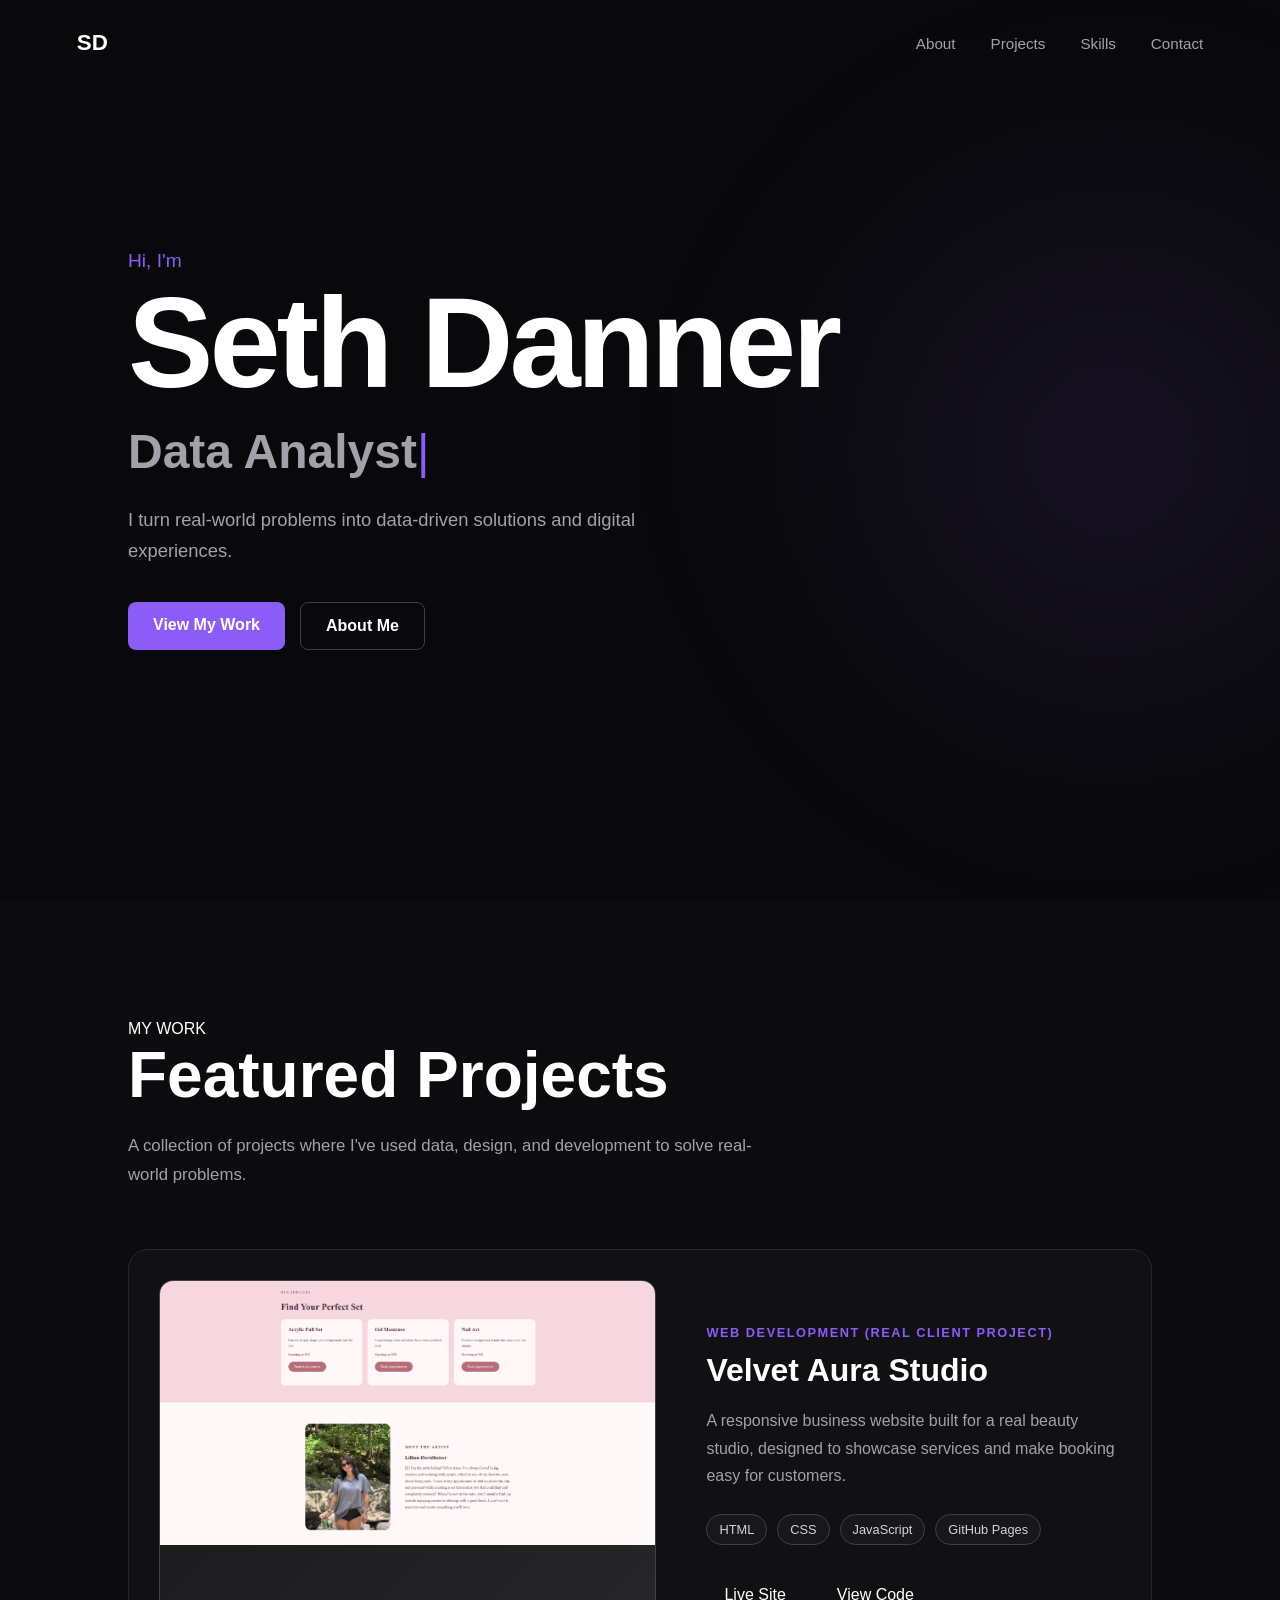
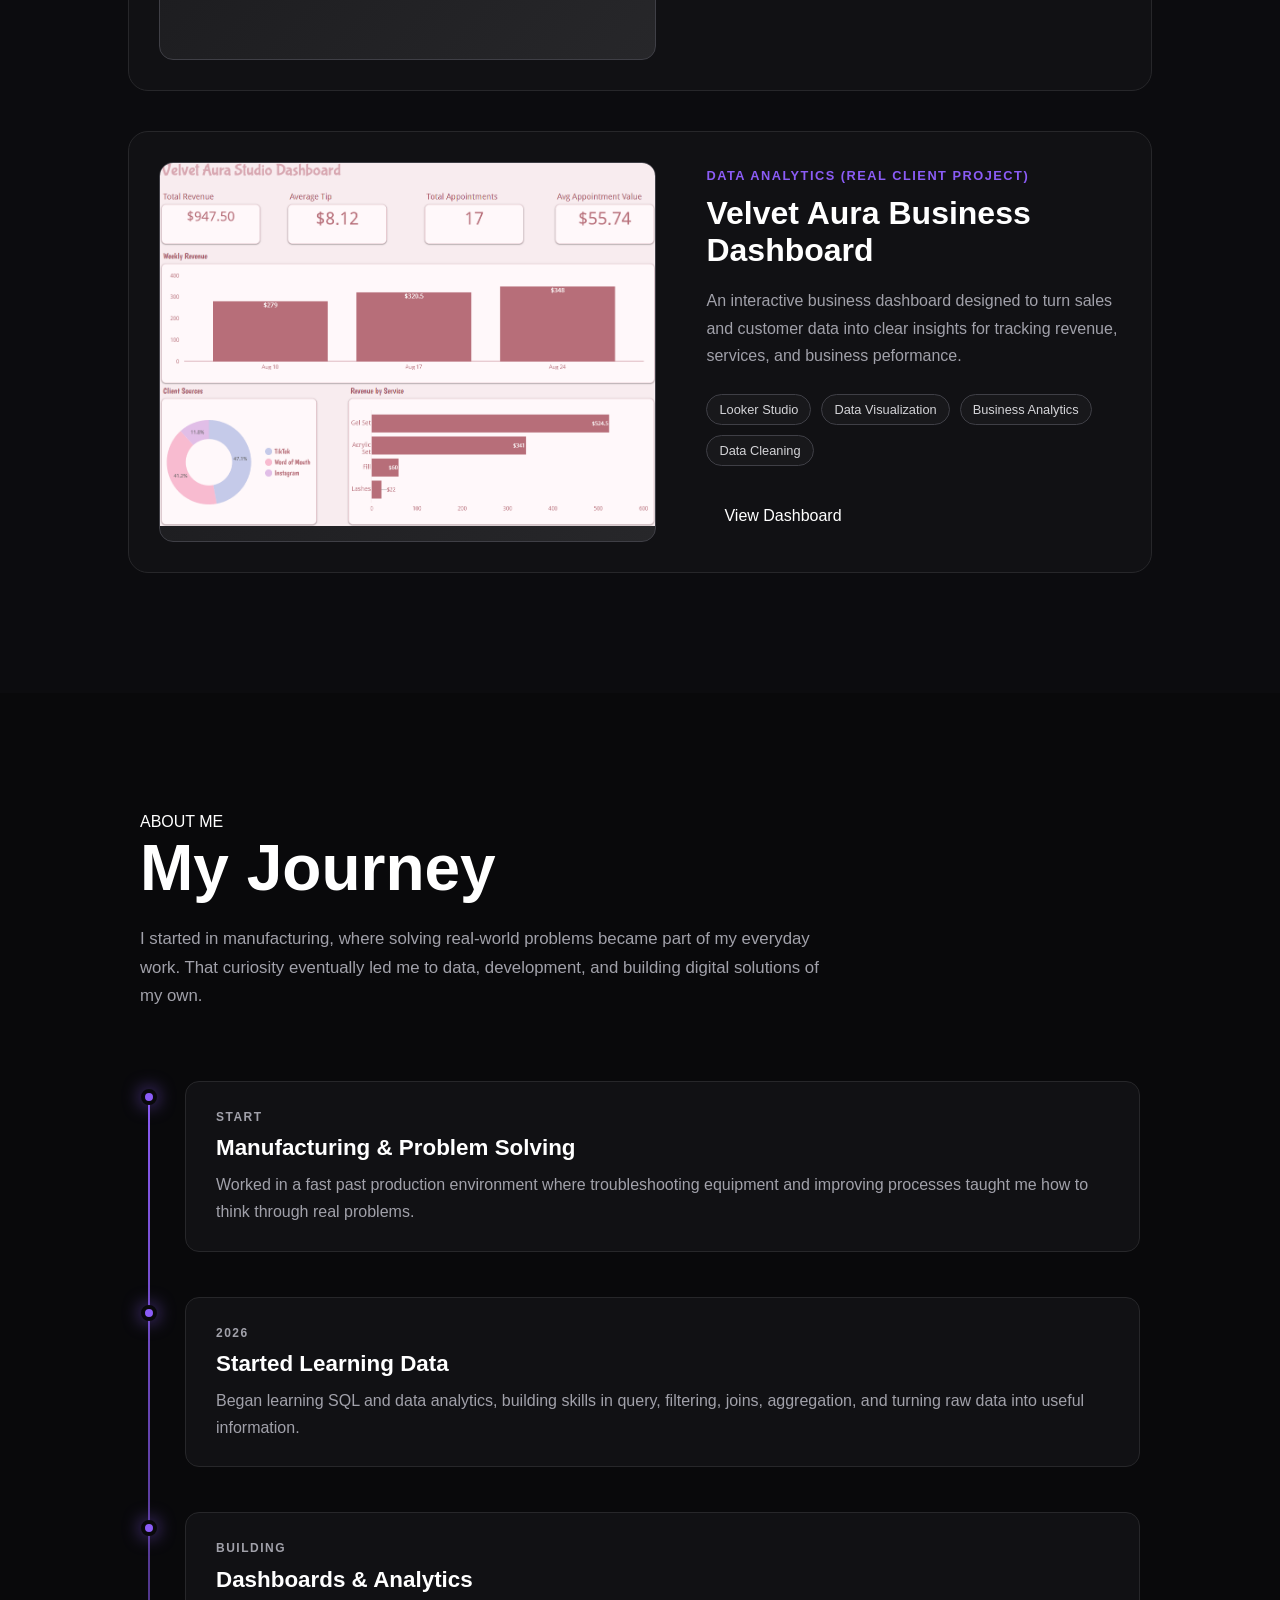
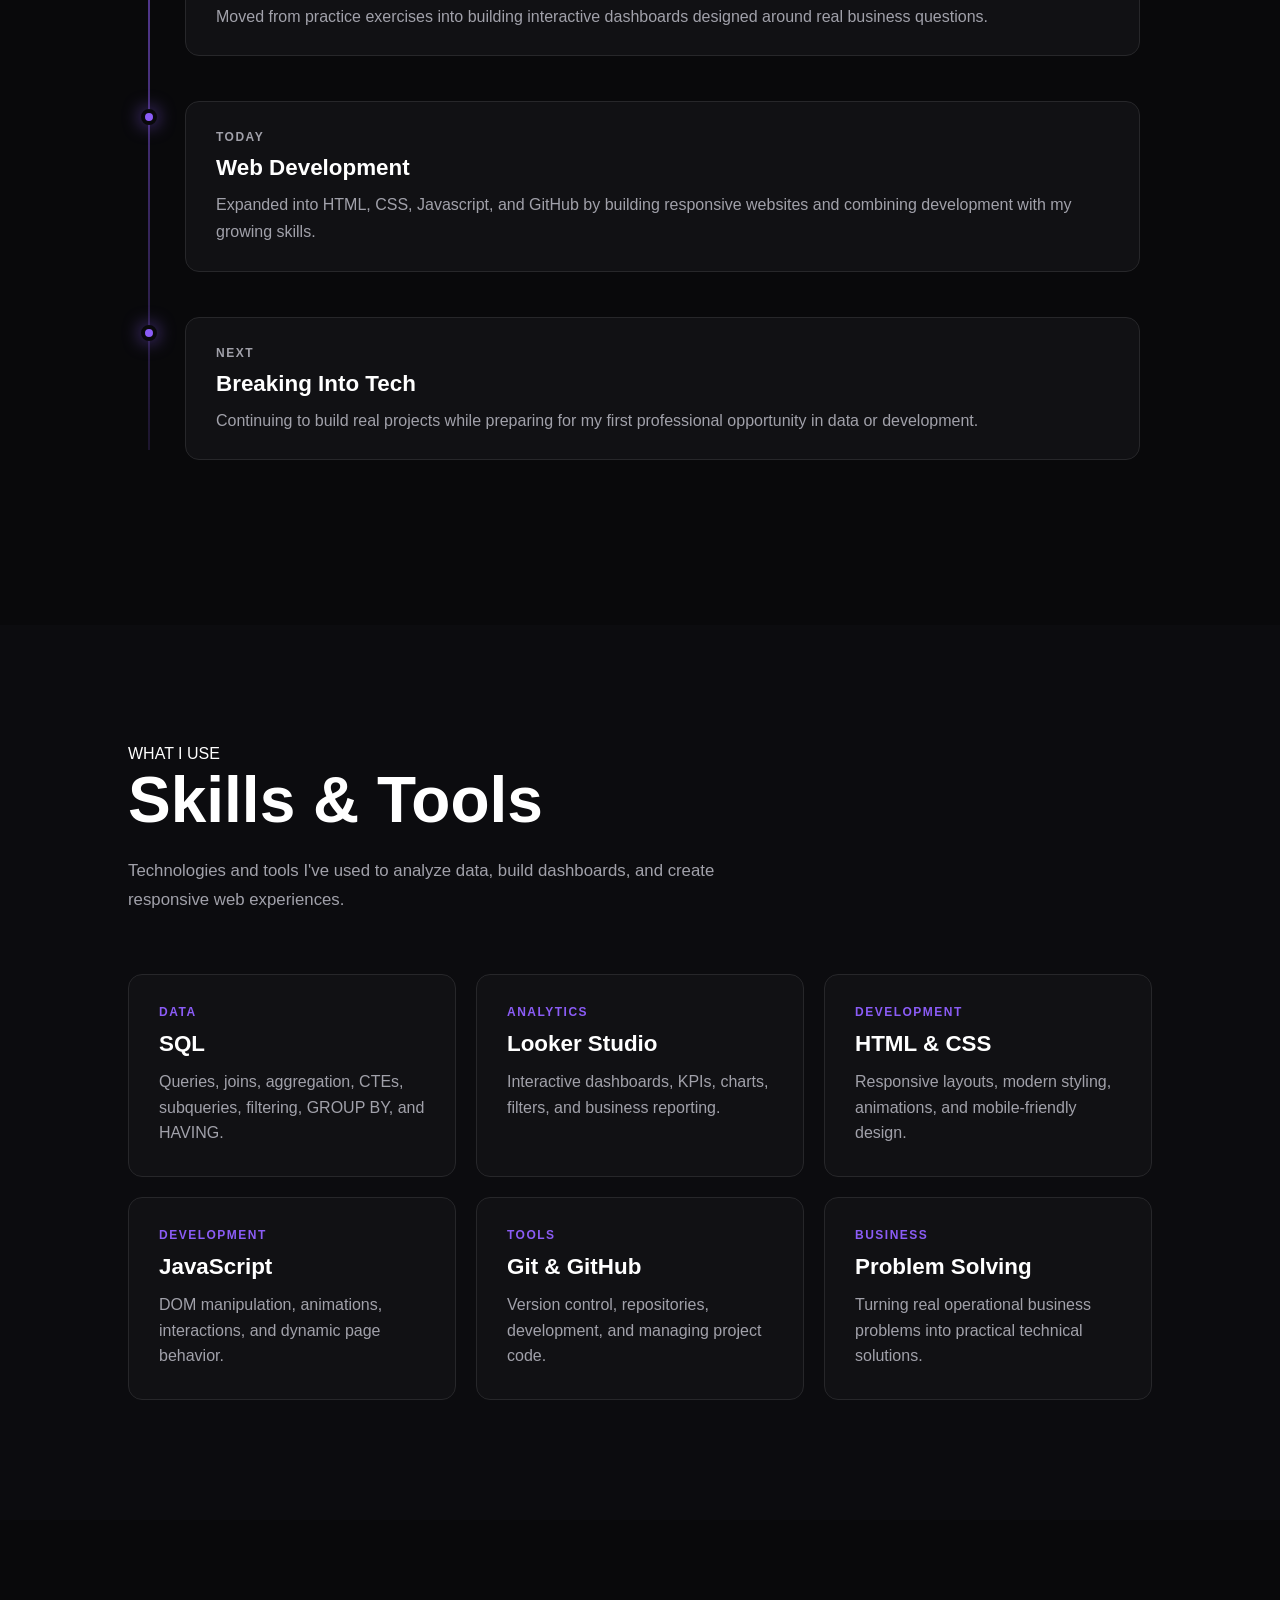
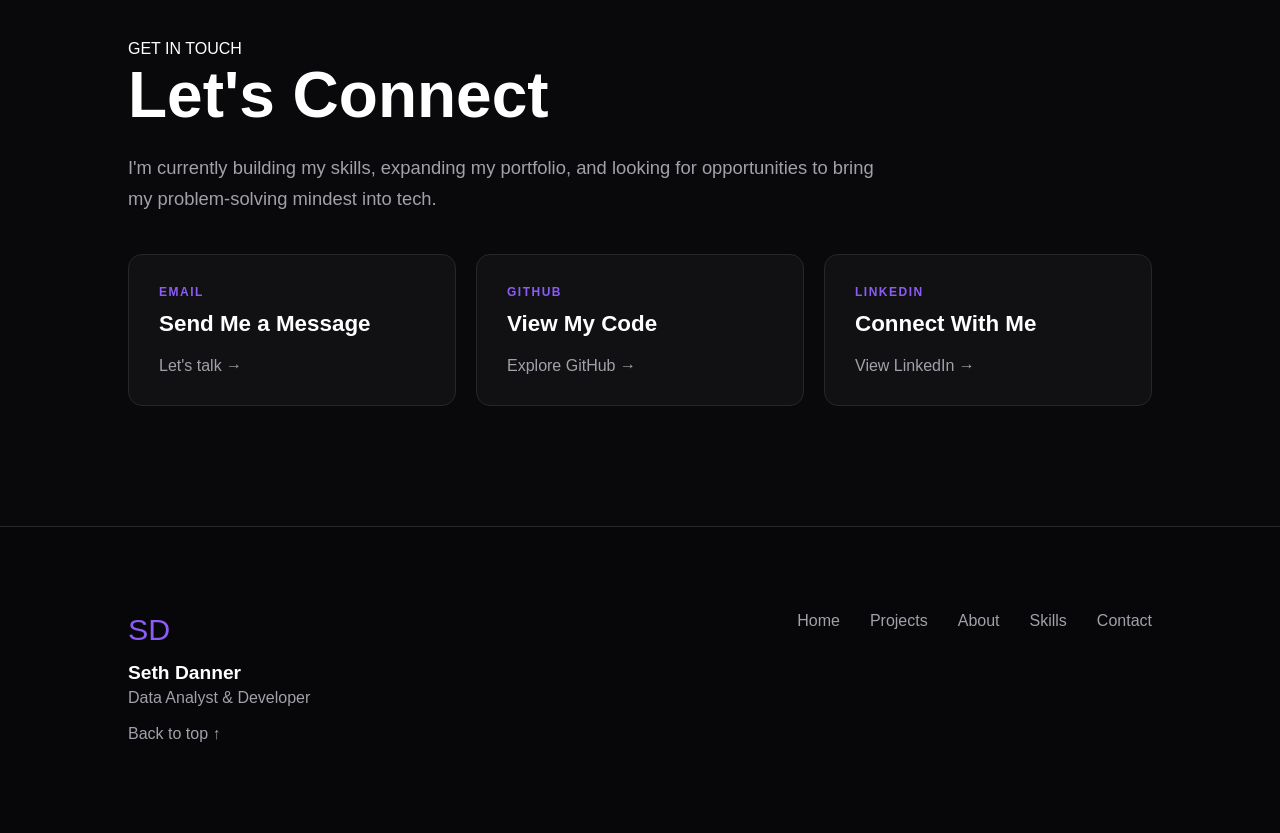
==== seth-danner-resume/index.html @ d72f1f7c "Add files via upload" ====
<!DOCTYPE html>
<html lang="en">

    <head>
        <meta charset="UTF-8">
        <meta name="viewport" content="width=device-width, initial-scale=1">

        <title>Seth Danner | Data Analyst & Developer</title>

        <link rel="stylesheet" href="style.css">
    </head>

    <body id="top">
        <nav class="navbar">
            <a href="#" class="nav-logo">SD</a>
            <div class="nav-links">
                <a href="#about">About</a>
                <a href="#projects">Projects</a>
                <a href="#skills">Skills</a>
                <a href="#contact">Contact</a>
            </div>
        </nav>
        <section class="hero">
            <div class="hero-content">
                <p class="intro">Hi, I'm</p>
                <h1>Seth Danner</h1>
                <h2>
                    <span id="role-text"></span><span class="typing-cursor">|</span>
                </h2>
                <p class="hero-description">
                    I turn real-world problems into data-driven solutions 
                    and digital experiences.
                </p>
                <div class="hero-buttons">
                    <a href="#projects" class="primary-btn">View My Work</a>
                    <a href="#about" class="secondary-btn">About Me</a>
                </div>
            </div>
        </section>
        <section class="projects" id="projects">
            <div class="projects-container">
                <p class="section-label">MY WORK</p>
                <h2 class="section-title">Featured Projects</h2>
                <p class="section-description">
                    A collection of projects where I've used data, design,
                    and development to solve real-world problems.
                </p>
                <div class="project-card">
                    <div class="project-image">
                        <img src="images/velvet-aura.png" alt="Velvet Aura Studio website">
                    </div>
                    <div class="project-info">
                        <p class="project-type">WEB DEVELOPMENT (REAL CLIENT PROJECT)</p>
                        <h3>Velvet Aura Studio</h3>
                        <p class="project-description">
                            A responsive business website built for a real beauty studio, 
                            designed to showcase services and make booking easy for customers.
                        </p>
                        <div class="project-tech">
                            <span>HTML</span>
                            <span>CSS</span>
                            <span>JavaScript</span>
                            <span>GitHub Pages</span>
                        </div>
                        <div class="project-links">
                            <a href="https://sethdanner-8.github.io/velvet-aura-website/" target="_blank">Live Site</a>
                            <a href="https://github.com/sethdanner-8/velvet-aura-website" target="_blank">View Code</a>
                        </div>
                    </div>
                </div>
                 <div class="project-card">
                    <div class="project-image">
                        <img src="images/velvet-dashboard.png" alt="Velvet Aura Studio business dashboard">
                    </div>
                    <div class="project-info">
                        <p class="project-type">DATA ANALYTICS (REAL CLIENT PROJECT)</p>
                        <h3>Velvet Aura Business Dashboard</h3>
                        <p class="project-description">
                            An interactive business dashboard designed to turn sales and customer data 
                            into clear insights for tracking revenue, services, and business peformance.
                        </p>
                        <div class="project-tech">
                            <span>Looker Studio</span>
                            <span>Data Visualization</span>
                            <span>Business Analytics</span>
                            <span>Data Cleaning</span>
                        </div>
                        <div class="project-links">
                            <a href="https://datastudio.google.com/reporting/dd746df4-8e2c-457a-8786-2385c30e2fd1" target="_blank">View Dashboard</a>
                        </div>
                    </div>
                </div>
            </div>
        </section>
        <section class="about" id="about">
            <div class="about-container">
                <p class="section-label">ABOUT ME</p>
                <h2 class="section-title">My Journey</h2>
                <p class="about-intro">
                    I started in manufacturing, where solving real-world problems 
                    became part of my everyday work. That curiosity eventually led me 
                    to data, development, and building digital solutions of my own.
                </p>
                <div class="timeline">
                    <div class="timeline-item">
                        <div class="timeline-dot"></div>
                        <div class="timeline-content">
                            <p class="timeline-year">START</p>
                            <h3>Manufacturing & Problem Solving</h3>
                            <p>
                                Worked in a fast past production environment where 
                                troubleshooting equipment and improving processes 
                                taught me how to think through real problems.
                            </p>
                        </div>
                    </div>
                    <div class="timeline-item">
                        <div class="timeline-dot"></div>
                        <div class="timeline-content">
                            <p class="timeline-year">2026</p>
                            <h3>Started Learning Data</h3>
                            <p>
                                Began learning SQL and data analytics, building skills 
                                in query, filtering, joins, aggregation, and 
                                turning raw data into useful information.
                            </p>
                        </div>
                    </div>
                       <div class="timeline-item">
                        <div class="timeline-dot"></div>
                        <div class="timeline-content">
                            <p class="timeline-year">BUILDING</p>
                            <h3>Dashboards & Analytics</h3>
                            <p>
                                Moved from practice exercises into building interactive 
                                dashboards designed around real business questions.
                            </p>
                        </div>
                    </div>
                       <div class="timeline-item">
                        <div class="timeline-dot"></div>
                        <div class="timeline-content">
                            <p class="timeline-year">TODAY</p>
                            <h3>Web Development</h3>
                            <p>
                                Expanded into HTML, CSS, Javascript, and GitHub by 
                                building responsive websites and combining development 
                                with my growing skills.
                            </p>
                        </div>
                    </div>
                       <div class="timeline-item">
                        <div class="timeline-dot"></div>
                        <div class="timeline-content">
                            <p class="timeline-year">NEXT</p>
                            <h3>Breaking Into Tech</h3>
                            <p>
                                Continuing to build real projects while preparing for 
                                my first professional opportunity in data or development.
                            </p>
                        </div>
                    </div>
                </div>
            </div>
        </section>
        <section class="skills" id="skills">
        <div class="skills-container">
            <p class="section-label">WHAT I USE</p>
            <h2 class="section-title">Skills & Tools</h2>
            <p class="skills-intro">
                Technologies and tools I've used to analyze data, 
                build dashboards, and create responsive web experiences.
            </p>
            <div class="skills-grid">
                <div class="skill-card">
                    <p class="skill-category">DATA</p>
                    <h3>SQL</h3>
                    <p>
                        Queries, joins, aggregation, CTEs, subqueries, 
                        filtering, GROUP BY, and HAVING.
                    </p>
                </div>
                <div class="skill-card">
                    <p class="skill-category">ANALYTICS</p>
                    <h3>Looker Studio</h3>
                    <p>
                        Interactive dashboards, KPIs, charts, filters, and business reporting.
                    </p>
                </div>
                <div class="skill-card">
                    <p class="skill-category">DEVELOPMENT</p>
                    <h3>HTML & CSS</h3>
                    <p>
                        Responsive layouts, modern styling, animations, and mobile-friendly design.
                    </p>
                </div>
                <div class="skill-card">
                    <p class="skill-category">DEVELOPMENT</p>
                    <h3>JavaScript</h3>
                    <p>
                        DOM manipulation, animations, interactions, 
                        and dynamic page behavior.
                    </p>
                </div>
                <div class="skill-card">
                    <p class="skill-category">TOOLS</p>
                    <h3>Git & GitHub</h3>
                    <p>
                        Version control, repositories, development, 
                        and managing project code.
                    </p>
                </div>
                <div class="skill-card">
                    <p class="skill-category">BUSINESS</p>
                    <h3>Problem Solving</h3>
                    <p>
                        Turning real operational business problems 
                        into practical technical solutions.
                    </p>
                </div>
            </div>
        </div>
        </section>
        <section class="contact" id="contact">
            <div class="container">
                <p class="section-label">GET IN TOUCH</p>
                <h2 class="section-title">Let's Connect</h2>
                <p class="contact-description">
                    I'm currently building my skills, expanding my portfolio, 
                    and looking for opportunities to bring my problem-solving 
                    mindest into tech.
                </p>
                <div class="contact-links">
                    <a href="mailto:sethdanner03@icloud.com" class="contact-card">
                        <p class="contact-type">EMAIL</p>
                        <h3>Send Me a Message</h3>
                        <span>Let's talk &rarr;</span>
                    </a>
                    <a href="https://github.com/sethdanner-8" target="_blank" class="contact-card">
                        <p class="contact-type">GITHUB</p>
                        <h3>View My Code</h3>
                        <span>Explore GitHub &rarr;</span>
                    </a>
                    <a href="https://www.linkedin.com/in/seth-danner-46854a3a0/" target="_blank" class="contact-card">
                        <p class="contact-type">LINKEDIN</p>
                        <h3>Connect With Me</h3>
                        <span>View LinkedIn &rarr;</span>
                    </a>
                </div>
            </div>
        </section>
        <footer class="footer">
            <div class="footer-container">
                <div class="footer-brand">
                    <a href="#top" class="footer-logo">SD</a>
                    <p>
                        Seth Danner
                    </p>
                    <span>Data Analyst & Developer</span>
                    <a href="#top" class="footer-top-link">
                        Back to top &uarr;
                    </a>
                </div>
                <div class="footer-links">
                    <a href="#top">Home</a>
                    <a href="#projects">Projects</a>
                    <a href="#about">About</a>
                    <a href="#skills">Skills</a>
                    <a href="#contact">Contact</a>
                </div>
            </div>
        </footer>
        <script src="script.js"></script>
    </body>
</html>
---- seth-danner-resume/style.css ----
* {
    margin: 0;
    padding: 0;
    box-sizing: border-box;
}
html {
    scroll-behavior: smooth;
}
body {
    background: #09090b;
    color: white;
    font-family: Arial, Helvetica, sans-serif;
}
.hero {
    min-height: 100vh;
    display: flex;
    align-items: cemter;
    padding: 0 10%;
    flex-direction: column;
    justify-content: center;
}
.hero-content {
    max-width: 800px;
}
.intro {
    font-size: 1.2rem;
    color: #8b5cf6;
    margin-bottom: 10px;
}
.hero h1 {
    font-size: clamp(4rem, 10vw, 8rem);
    line-height: 0.95;
    letter-spacing: -4px;
}
.hero h2 {
    font-size: clamp(1.5rem, 4vw, 3rem);
    color: #a1a1aa;
    margin-top: 20px;
}
.hero-description {
    max-width: 600px;
    font-size: 1.15rem;
    line-height: 1.7;
    color: #a1a1aa;
    margin-top: 25px;
}
.hero-buttons {
    display: flex;
    gap: 15px;
    margin-top: 35px;
}
.hero-buttons a {
    text-decoration: none;
    padding: 14px 25px;
    border-radius: 8px;
    font-weight: bold;
    transition: 0.3s ease;
}
.primary-btn {
    background: #8b5cf6;
    color: white;
}
.primary-btn:hover {
    transform: translateY(-3px);
    background: #7c3ead;
}
.secondary-btn {
    color: white;
    border: 1px solid #3f3f46;
}
.secondary-btn:hover {
    transform: translateY(-3px);
    border-color: #8b5cf6;
}
.navbar {
    position: absolute;
    top: 0;
    left: 0;
    width: 100%;
    display: flex;
    justify-content: space-between;
    align-items: center;
    padding: 30px clamp(30px, 6vw, 100px);
    z-index: 100;
}
.nav-logo {
    color: white;
    text-decoration: none;
    font-size: 1.4rem;
    font-weight: bold;
}
.nav-links {
    display: flex;
    gap: 35px;
}
.nav-links a {
    color: #a1a1aa;
    text-decoration: none;
    font-size: 0.95rem;
    transition: 0.3s ease;
}
.navlinks a:hover {
    color: #8b5cf6;
}
.hero {
    position: relative;
    overflow: hidden;
}
.hero::before {
    content: "";
    position: absolute;
    width: 850px;
    height: 850px;
    right: -20%;
    top: 50%;
    transform: translateY(-50%);
    background: radial-gradient(
        circle,
        rgba(139, 92, 246, 0.12) 0%,
        rgba(139, 92, 246, 0.04) 40%,
        transparent 70%
    );
    border-radius: 50%;
    filter: blur(70px);
    pointer-events: none;
}
.hero-content {
    position: relative;
    z-index: 1;
}
.typing-cursor {
    color: #8b5cf6;
    font-weight: 400;
    animation: blink 0.8s infinite;
}
@keyframes blink {
    0%, 50% {
        opacity: 1;
    }
    51%, 100% {
        opacity: 0;
    }
}
.intro,
.hero h1,
.hero h2,
.hero-description,
.hero-buttons {
    opacity: 0;
    transform: translateY(25px);
    animation: heroFadeUp 0.8s ease forwards;
}
.intro {
    animation-delay: 0.15s;
}
.hero h1 {
    animation-delay: 0.3s;
}
.hero h2 {
    animation-delay: 0.5s;
}
.hero-description {
    animation-delay: 0.7s;
}
.hero-buttons {
    animation-delay: 0.9s;
}
@keyframes heroFadeUp {
    from {
        opacity: 0;
        transform: translateY(25px);
    }
    to {
        opacity: 1;
        transform: translateY(0);
    }
}
/* PROJECTS SECTION */
.projects {
    padding: 120px 10%;
    background: #0c0c0f;
    margin: 0 auto;
}
.section-title {
    font-size: clamp(2.5rem, 5vw, 4rem);
    margin-bottom: 20px;
}
.section-description {
    max-width : 650px;
    color: #a1a1aa;
    font-size: 1.05rem;
    line-height: 1.7;
    margin-bottom: 60px;
}
.project-card {
    display: grid;
    grid-template-columns: 1.2fr 1fr;
    gap: 50px;
    align-items: center;
    padding: 30px;
    background: #111114;
    border: 1px solid #27272a;
    border-radius: 20px;
}
.project-image {
    min-height: 380px;
    background: linear-gradient(
        135deg,
        #18181b,
        #27272a
    );
    border-radius: 14px;
    border: 1px solid #3f3f46;
}
.project-type {
    color: #8b5cf6;
    font-size: 0.8rem;
    font-weight: bold;
    letter-spacing: 1.5px;
    margin-bottom: 12px;
}
.project-info h3 {
    font-size: 2rem;
    margin-bottom: 18px;
}
.project-description {
    color:#a1a1aa;
    line-height: 1.7;
    margin-bottom: 25px;
}
.project-tech {
    display: flex;
    flex-wrap: wrap;
    gap: 10px;
    margin-bottom: 30px;
}
.project-tech span {
    padding: 7px 12px;
    background: #18181b;
    color: #d4d4d8;
    border: 1px solid #3f3f46;
    border-radius: 20px;
    font-size: 0.8rem;
}
.project-links {
    display: flex;
    gap: 15px;
}
.project-links a {
    color: white;
    text-decoration: none;
    padding: 11px 18px;
    border-radius: 8px;
    transition: 0.3s ease;
}
.project-links a:hover {
    border-color: #8b5cf6;
    transform: translateY(-2px);
}
.project-image {
    overflow: hidden;
}
.project-image img {
    width:100%;
    height: 100%;
    object-fit: cover;
    display: block;
    transition: transform 0.5s ease;
}
.project-card:hover .project-image img {
    transform: scale(1.03);
}
.project-card + .project-card {
    margin-top: 40px;
}
.about {
    padding: 120px 10%;
    background: #09090b;
}
.about-container {
    max-width:  1000px;
    margin: 0 auto;
}
.about-intro {
    max-width: 700px;
    color: #a1a1aa;
    font-size: 1.05rem;
    line-height: 1.7;
    margin-bottom: 70px;
}
.timeline {
    position: relative;
    padding-left: 45px;
}
.timeline::before {
    content: "";
    position: absolute;
    left: 8px;
    top: 10px;
    bottom: 10px;
    width: 2px;
    background: linear-gradient(
        to bottom,
        #8b5cf6,
        rgba(139, 92, 246, 0.15)
    );
}
.timeline-item {
    position: relative;
    margin-bottom: 45px;
    opacity: 0;
    transform: translateY(30px);
    transition:
    opacity 0.7s ease,
    transform 0.7s ease;
}
.timeline-dot {
    position: absolute;
    left: -44px;
    top: 8px;
    width: 16px;
    height: 16px;
    background: #8b5cf6;
    border: 4px solid #09090b;
    border-radius: 50%;
    box-shadow: 0 0 18px rgba(139, 92, 246, 0.7);
}
.timeline-content {
    padding: 25px 30px;
    background: #111114;
    border:  1px solid #27272a;
    border-radius: 14px;
    transition: 0.3s ease;
}
.timeline-content:hover {
    border-color: #8b5cf6;
    transform: translateX(5px);
}
.timeline-year {
    color: #8b5cf6;
    font-size: 0.75rem;
    font-weight: bold;
    letter-spacing: 1.5px;
    margin-bottom: 8px;
}
.timeline-content h3 {
    font-size: 1.4rem;
    margin-bottom: 10px;
}
.timeline-content p:not(timeline-year) {
    color: #a1a1aa;
    line-height: 1.7;
}
.timeline-item.show {
    opacity: 1;
    transform: translateY(0);
}
.skills {
    padding: 120px 10%;
    background: #0c0c0f;
}
.skills-container {
    max-width: 1200px;
    margin: 0 auto;
}
.skills-intro {
    max-width: 650px;
    color: #a1a1aa;
    font-size:1.05rem;
    line-height: 1.7;
    margin-bottom: 60px;
}
.skills-grid {
    display: grid;
    grid-template-columns: repeat(3, 1fr);
    gap: 20px;
}
.skill-card {
    padding: 30px;
    background: #111114;
    border: 1px solid #27272a;
    border-radius: 14px;
    transition: 0.3s ease;
}
.skills-card:hover {
    transform: translateY(-6px);
    border-color: #8b5cf6;
}
.skill-category {
    color: #8b5cf6;
    font-size: 0.75rem;
    font-weight: bold;
    letter-spacing: 1.5px;
    margin-bottom: 12px;
}
.skill-card h3 {
    font-size: 1.4rem;
    margin-bottom: 12px;
}
.skill-card p:not(.skill-category) {
    color: #a1a1aa;
    line-height: 1.6;
}
.skill-card {
    opacity: 0;
    transform: translateY(30px);
}
.skill-card.show {
    opacity: 1;
    transform: translateY(0);
    transition:
    opacity 0.6s ease,
    transform 0.6s ease,
    border-color 0.3s ease;
}
.contact {
    padding: 120px 10%;
    background: #09090b;
}
.contact-container {
    max-width: 1200px;
    margin: 0 auto;
    width: 100%
}
.contact-description {
    max-width: 750px;
    color: #a1a1aa;
    font-size: 1.15rem;
    line-height: 1.7;
    margin-bottom: 40px;
    margin-top: 15px;
}
.contact-links {
    display: grid;
    grid-template-columns: repeat(3, 1fr);
    gap: 20px;
}
.contact-card {
    padding: 30px;
    background: #111114;
    border: 1px solid #27272a;
    border-radius: 14px;
    color: white;
    text-decoration: none;
    transition: 0.3s ease;
}
.content-card:hover {
    transform: translateY(-6px);
    border-color: #8b5cf6;
}
.contact-type {
    color: #8b5cf6;
    font-size: 0.75rem;
    font-weight: bold;
    letter-spacing: 1.5px;
    margin-bottom: 12px;
}
.contact-card h3 {
    font-size: 1.4rem;
    margin-bottom: 20px;
}
.contact-card span {
    color: #a1a1aa;
    font-size: 0.prem;
    transition: 0.3s ease;
}
.contact-card:hover span {
    color: #8b5cf6;
}
.footer {
    padding: 85px 10% 40px;
    background: #070709;
    border-top: 1px solid #27272a;
}
.footer-container {
    max-width: 1200px;
    margin: 0 auto;
    display: flex;
    justify-content: space-between;
    align-items: flex-start;
    padding-bottom: 50px;
}
.footer-logo {
    display: inline-block;
    color: #8b5cf6;
    text-decoration: none;
    font-size: 1.9rem;
    margin-bottom: 15px;
}
.footer-brand p {
    font-size: 1.2rem;
    font-weight: bold;
    margin-bottom: 5px;
}
.footer-brand span {
    color: #a1a1aa;
    font-size: 1rem;
}
.footer-links {
    display: flex;
    gap: 30px;
}
.footer-links a {
    color: #a1a1aa;
    text-decoration: none;
    transition: 0.3s ease;
    font-size: 1rem;
}
.footer-links a:hover {
    color: #8b5cf6;
}
.footer-bottom {
    max-width: 1200px;
    margin: 0 auto;
    padding-top: 25px;
    border-top: 1px solid #27272a;
    display: flex;
    justify-content: space-between;
    align-items: center;
}
.footer-bottom p {
    color: #71717a;
    font-size: 0.95rem;
}
.back-to-top {
    color: #a1a1aa;
    text-decoration: none;
    font-size: 1rem;
    transition: 0.3 ease;
}
.back-to-top:hover {
    color: #8b5cf6;
    transform: translateY(-3px);
}
.footer-top-link {
    display: block;
    margin-top: 18px;
    color: #a1a1aa;
    text-decoration: none;
    font-size: 1rem;
    transition: 0.3s ease;
}
.footer-top-link:hover {
    color:8b5cf6;
    transform: translateY(-2px);
}
  
@media (max-width: 800px) {
    .projects {
        padding: 90px 6%;
    }
    .project-card {
        grid-template-columns: 1fr;
        gap: 30px;
    }
    .project-image {
        min-height: 250px;
    }
    .about {
        padding: 90px 6%;
    }
    .timeline {
        padding-left: 35px;
    }
    .timeline-content {
        padding: 20px;
    }
    .timeline-dot {
        left: -34px;
    }
    .skills {
        padding: 90px 6%;
    }
    .skills-grid {
        grid-template-columns: 1fr;
    }
    .contact {
        padding: 90px 6%;
    }
    .contact-links {
        grid-template-columns: 1fr;
    }
    .footer {
        padding: 60px 6%25px;
    }
    .footer-container {
        flex-direction: column;
        gap: 35px;
    }
    .footer-links {
        flex-wrap: wrap;
        gap: 20px;
    }
    .footer-bottom {
        flex-direction: column;
        align-items: flex-start;
        gap: 15px;
    }

}
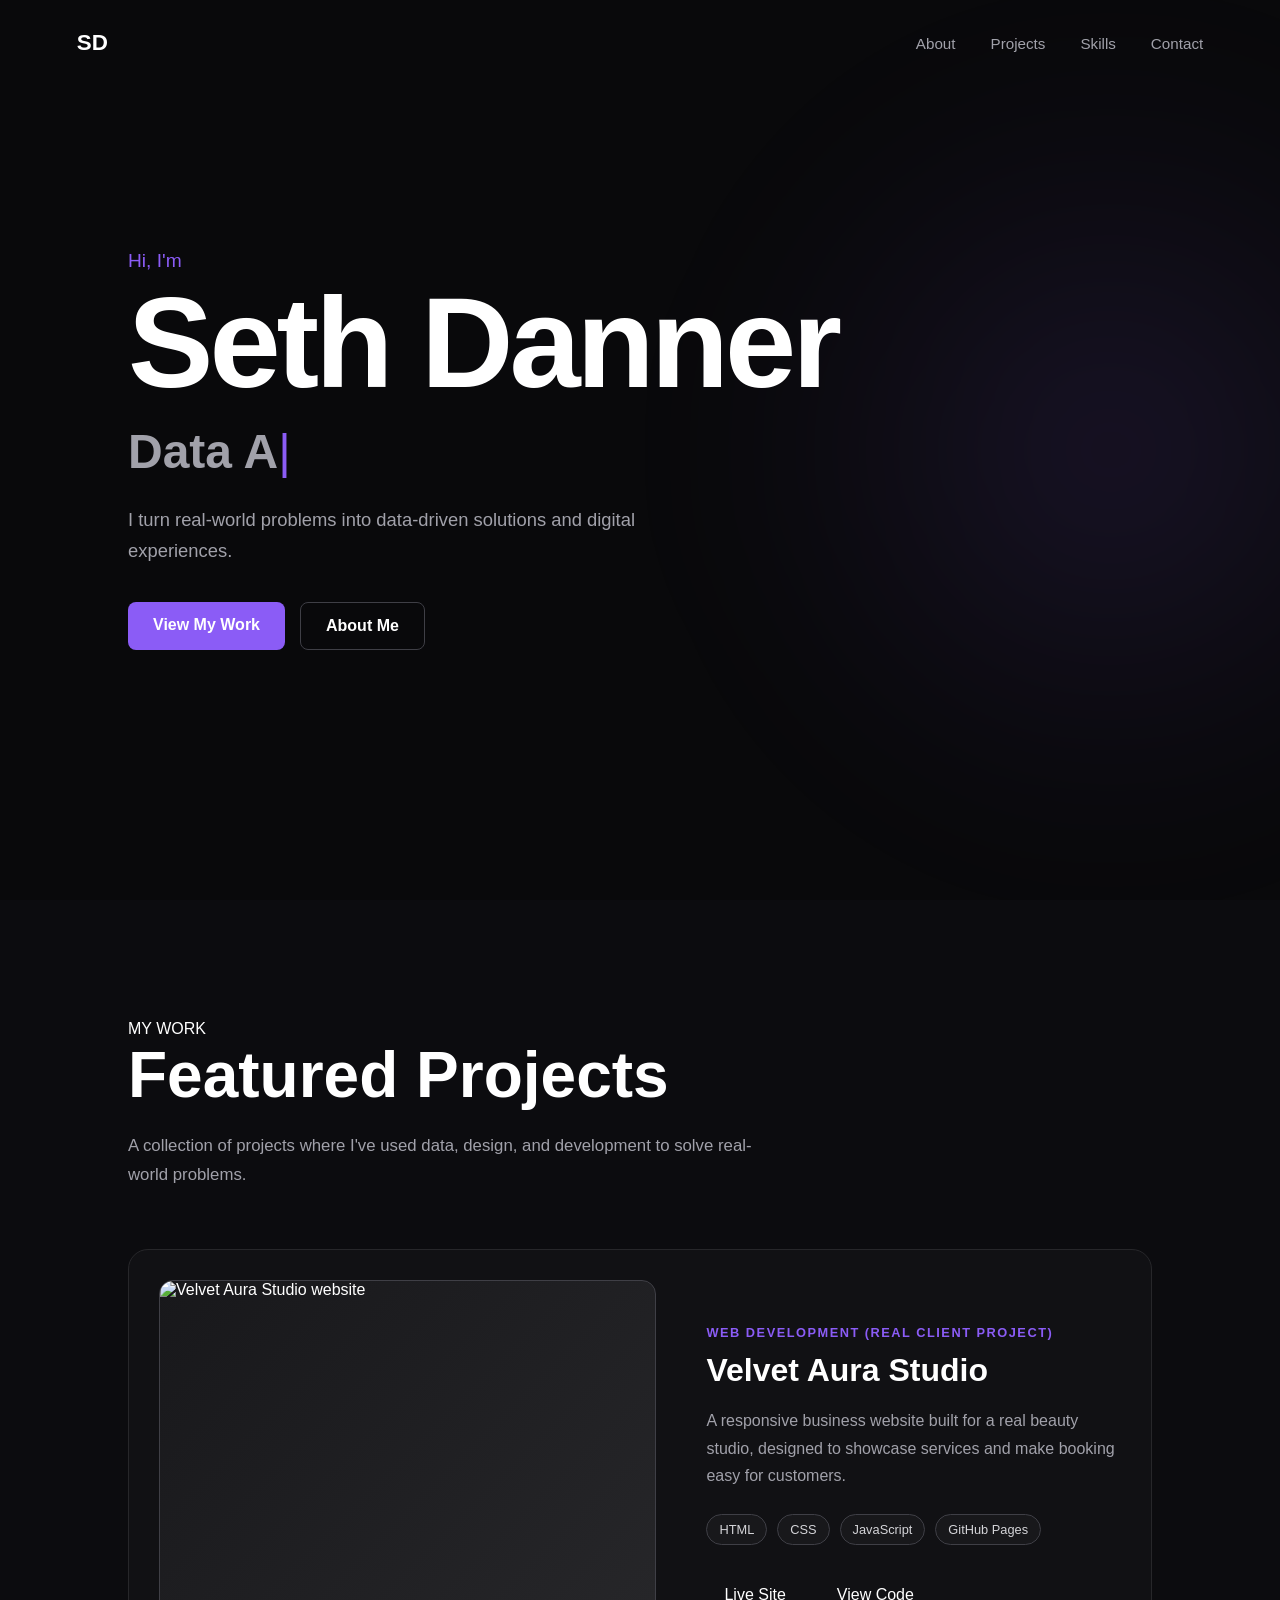
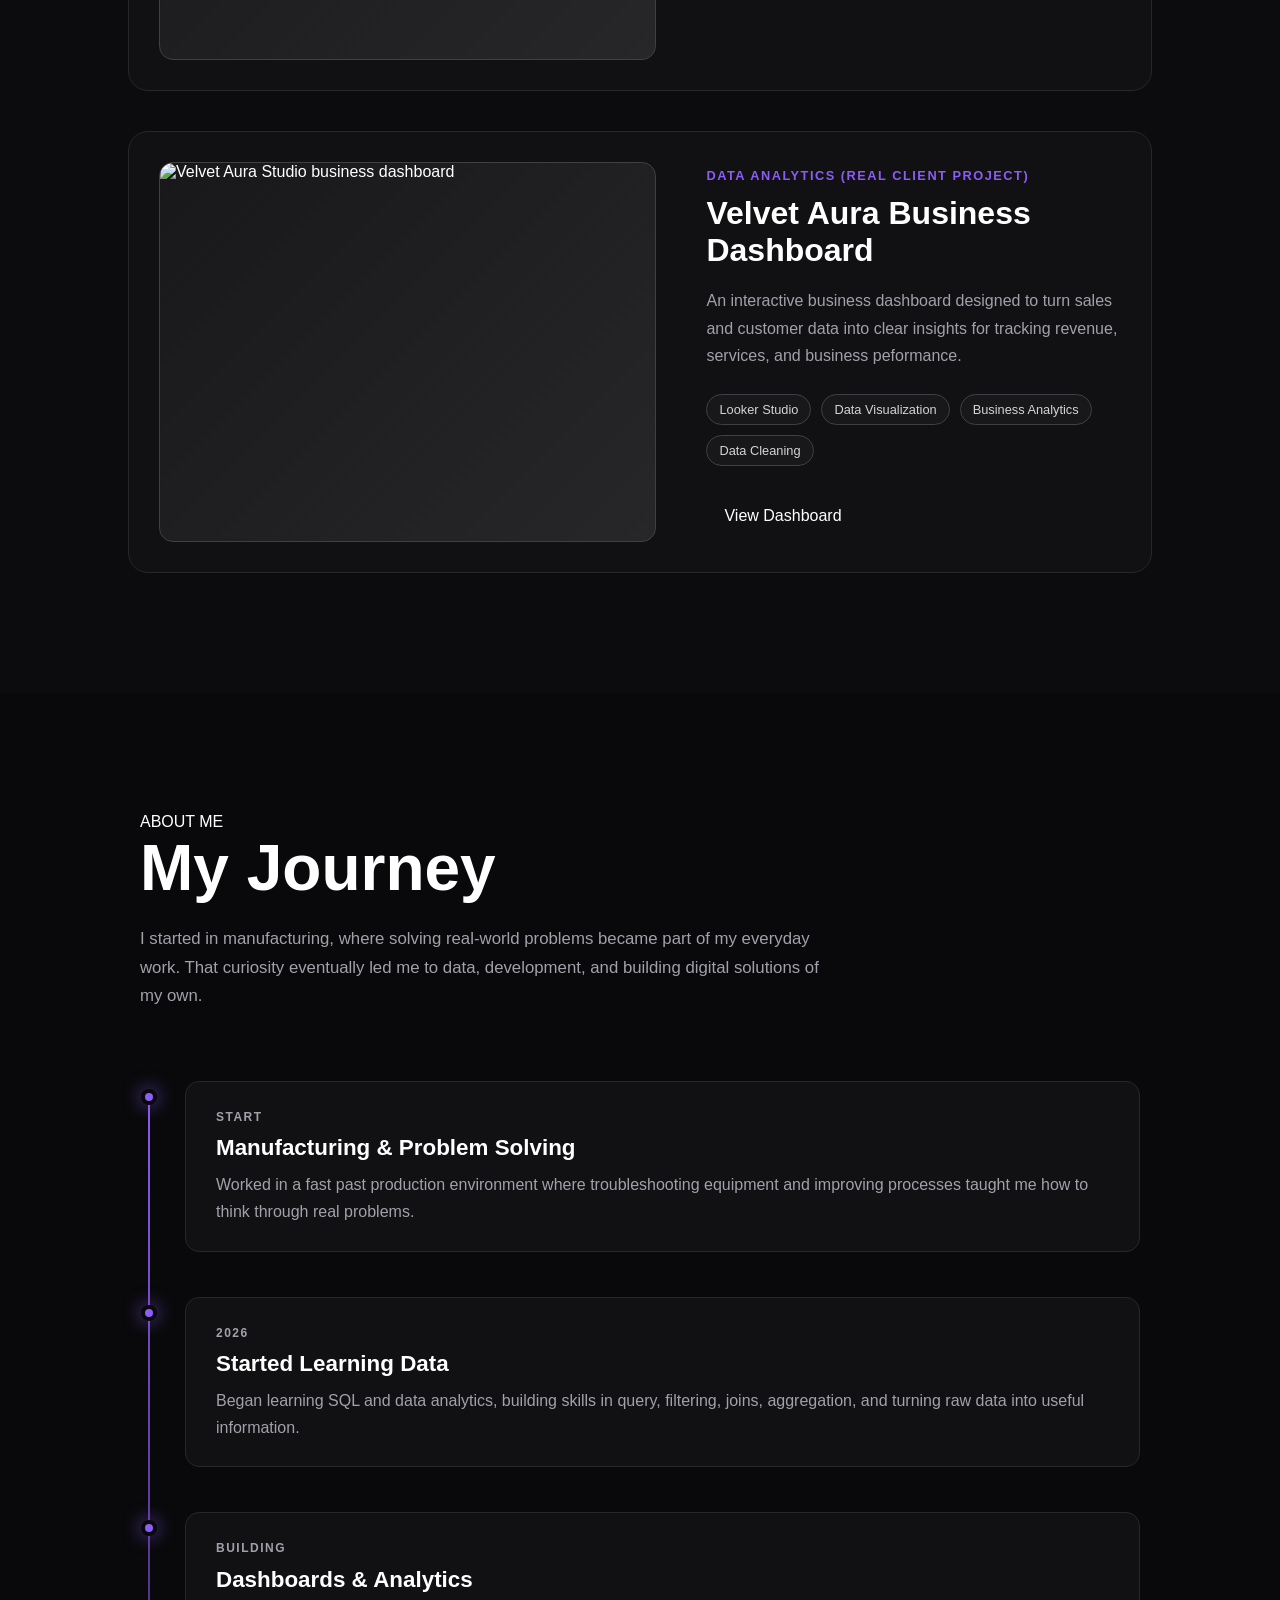
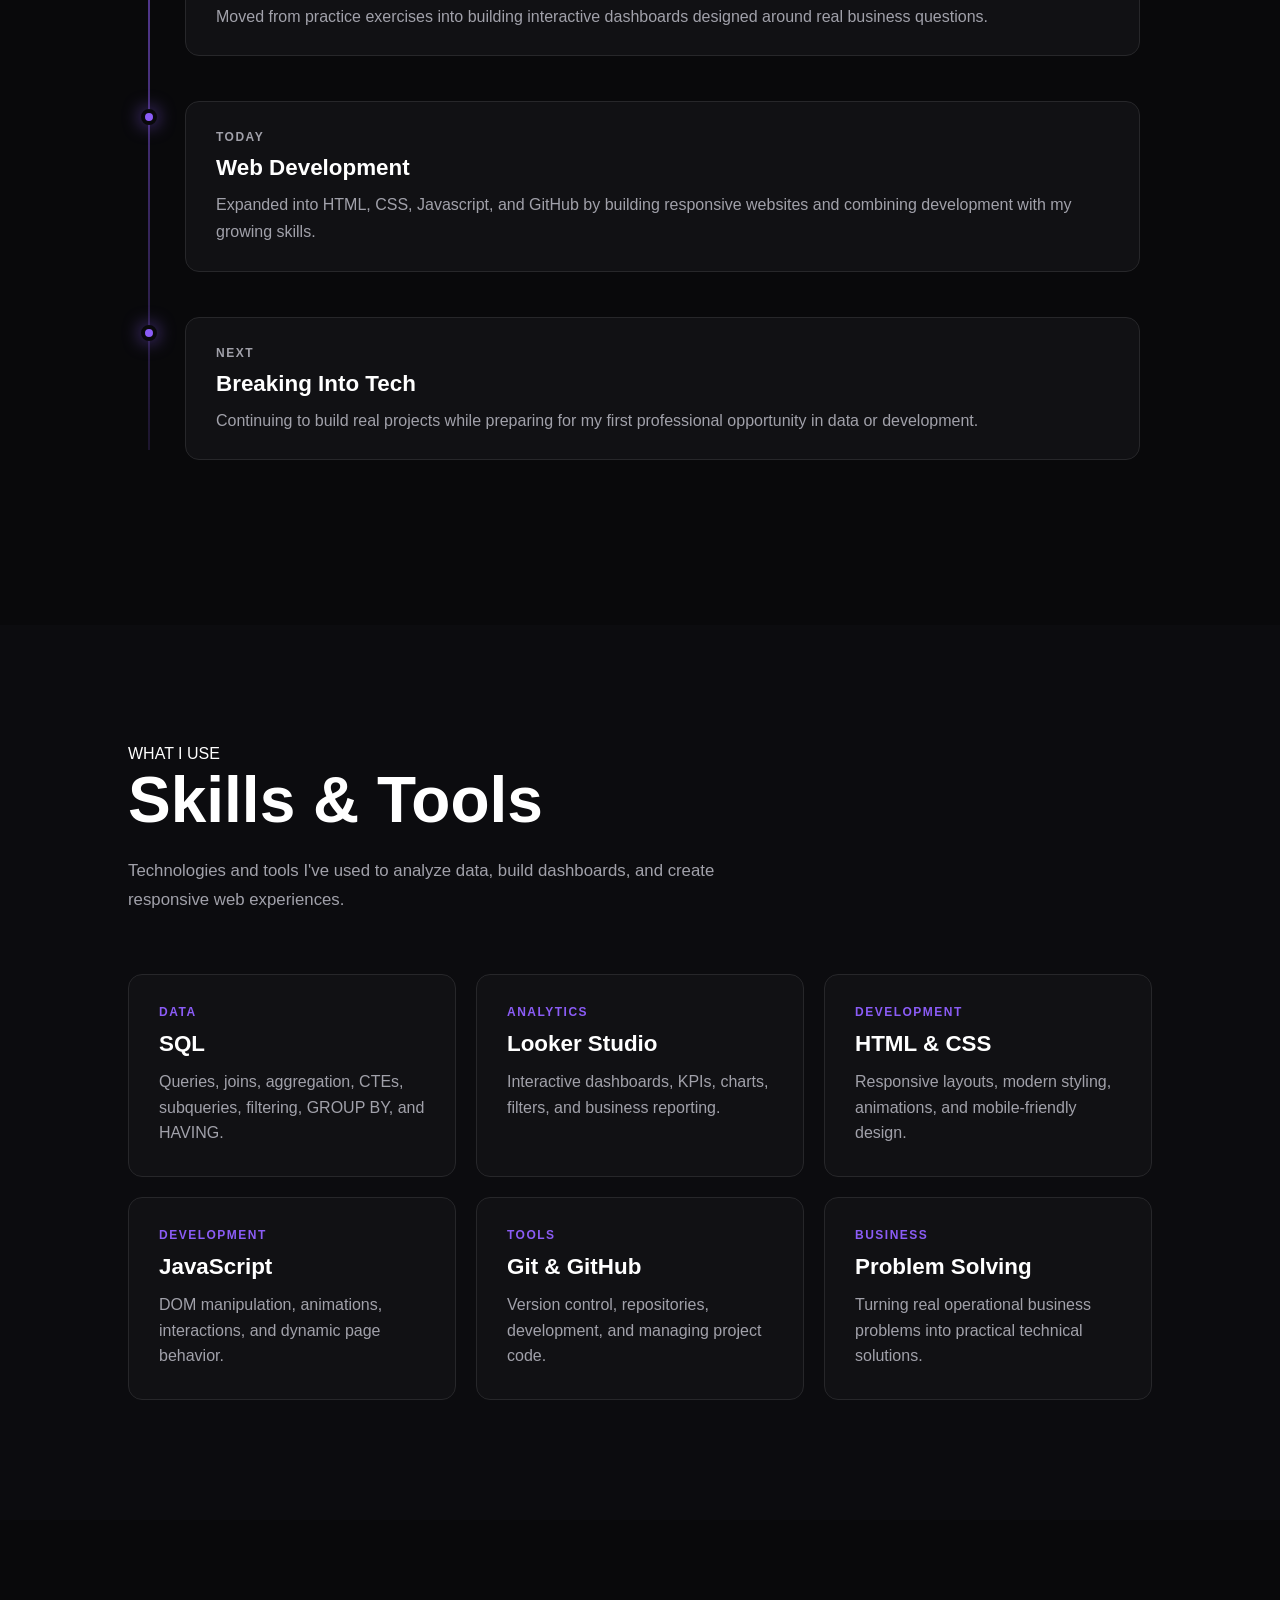
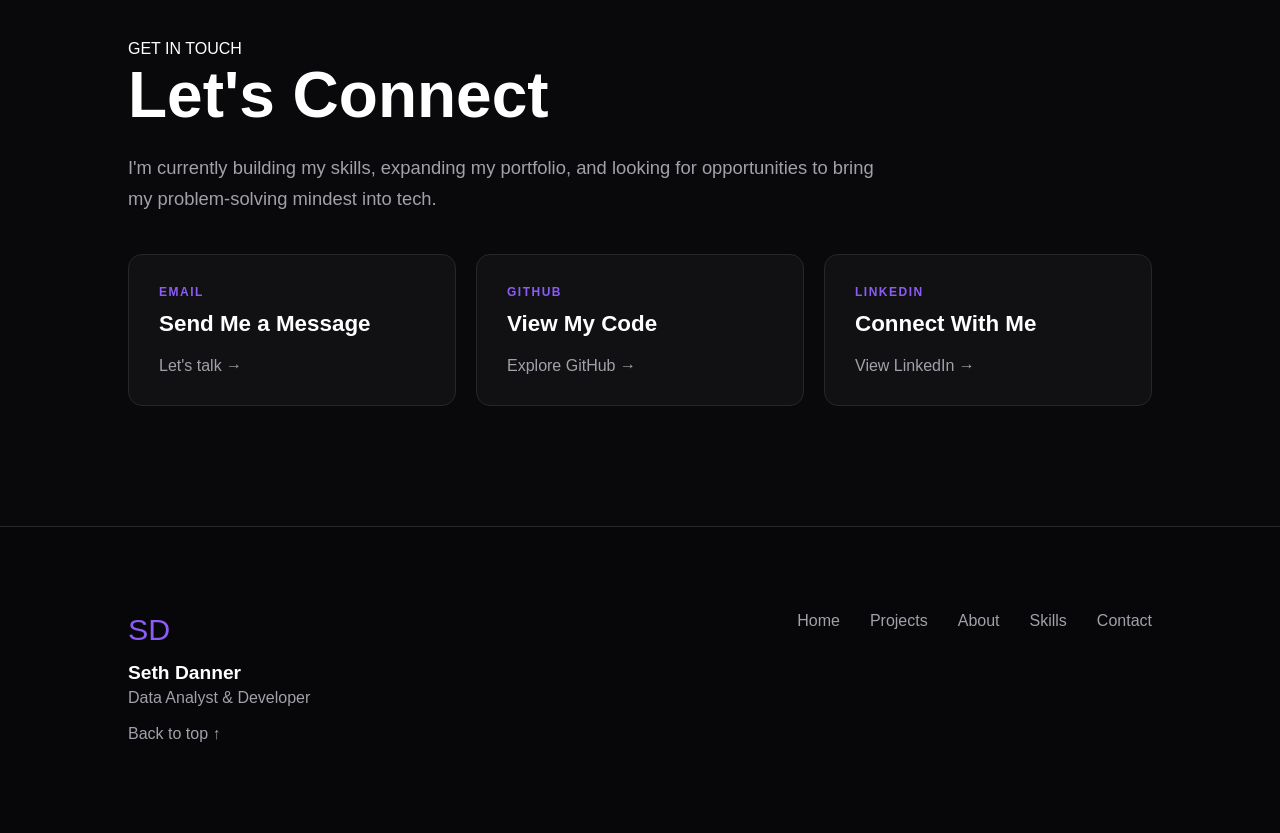
==== commit 05b55cc6: "Fix formatting and structure in index.html The HTML document was updated to fix formatting issues an" ====
--- a/seth-danner-resume/index.html
+++ b/seth-danner-resume/index.html
@@ -47,7 +47,7 @@
                 </p>
                 <div class="project-card">
                     <div class="project-image">
-                        <img src="images/velvet-aura.png" alt="Velvet Aura Studio website">
+                        <img src="velvet-aura.png" alt="Velvet Aura Studio website">
                     </div>
                     <div class="project-info">
                         <p class="project-type">WEB DEVELOPMENT (REAL CLIENT PROJECT)</p>
@@ -70,7 +70,7 @@
                 </div>
                  <div class="project-card">
                     <div class="project-image">
-                        <img src="images/velvet-dashboard.png" alt="Velvet Aura Studio business dashboard">
+                        <img src="velvet-dashboard.png" alt="Velvet Aura Studio business dashboard">
                     </div>
                     <div class="project-info">
                         <p class="project-type">DATA ANALYTICS (REAL CLIENT PROJECT)</p>
@@ -272,4 +272,4 @@
         </footer>
         <script src="script.js"></script>
     </body>
-</html>+</html>
